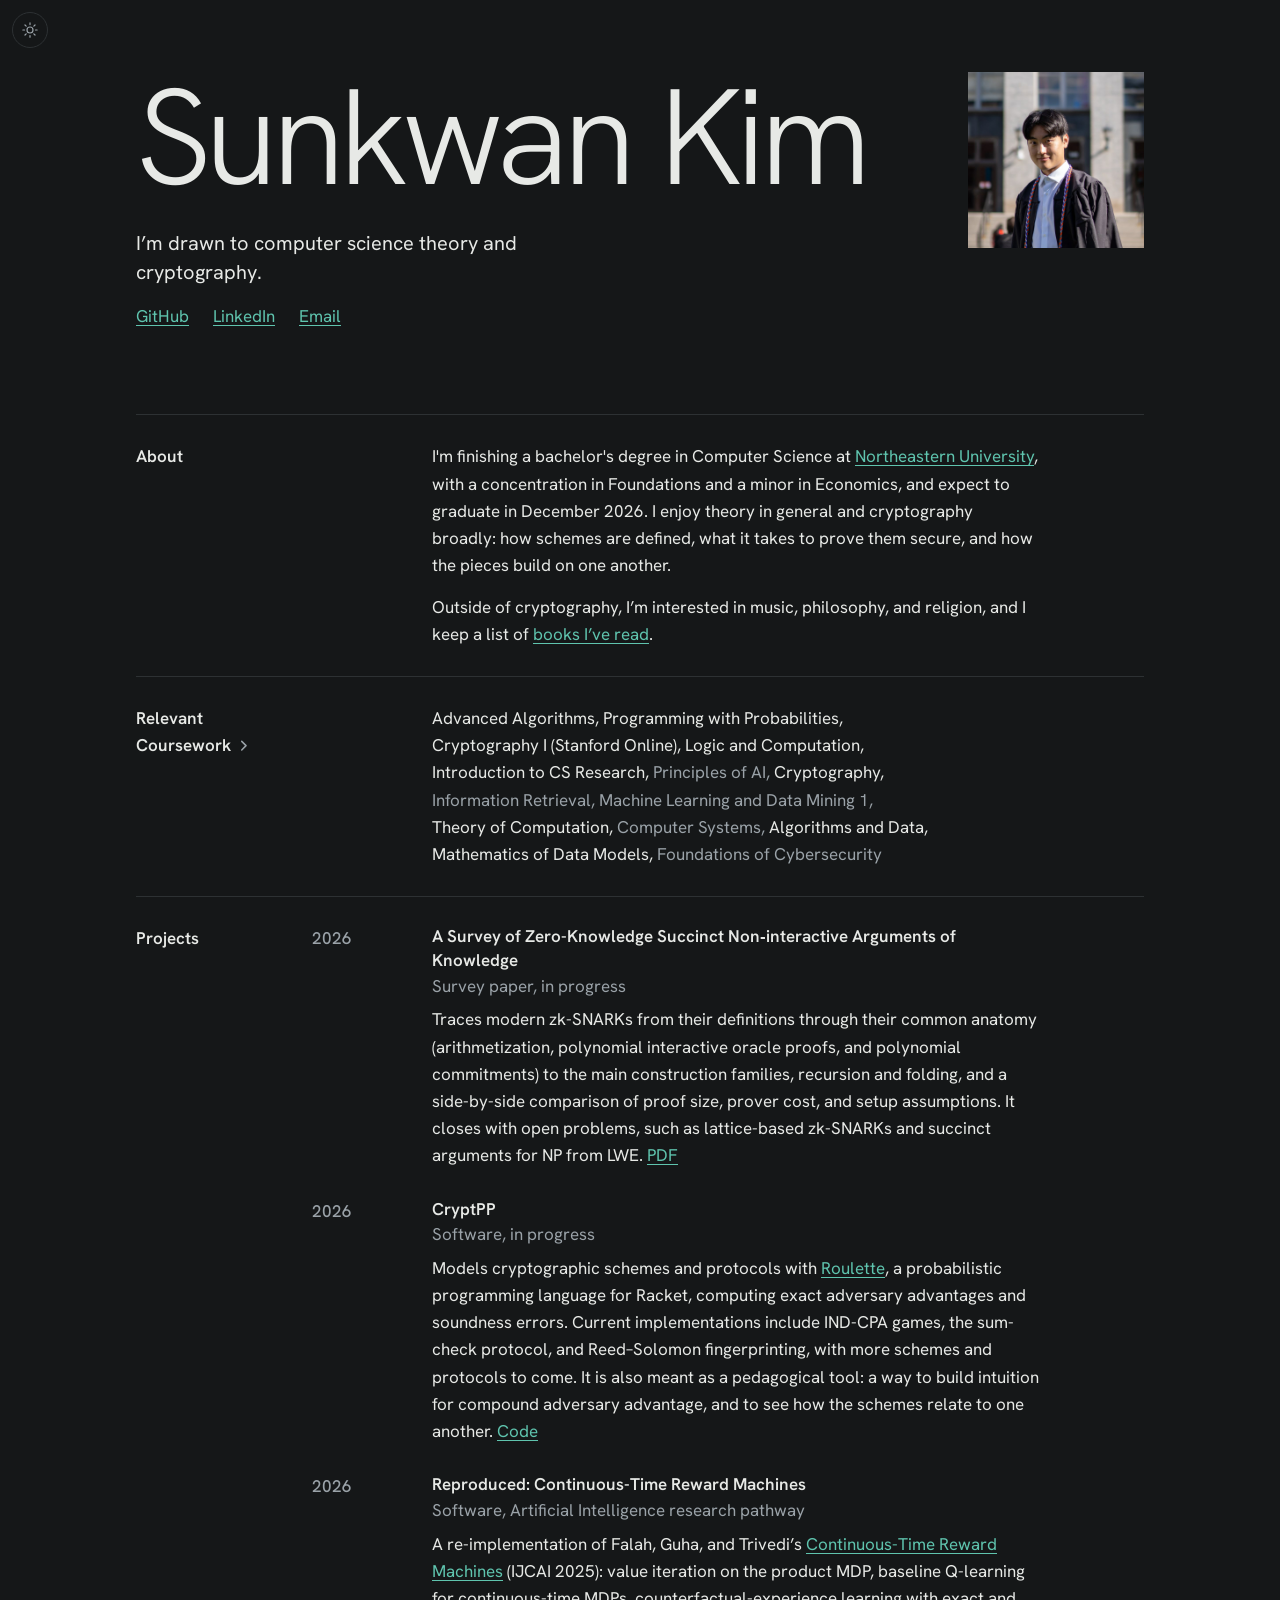
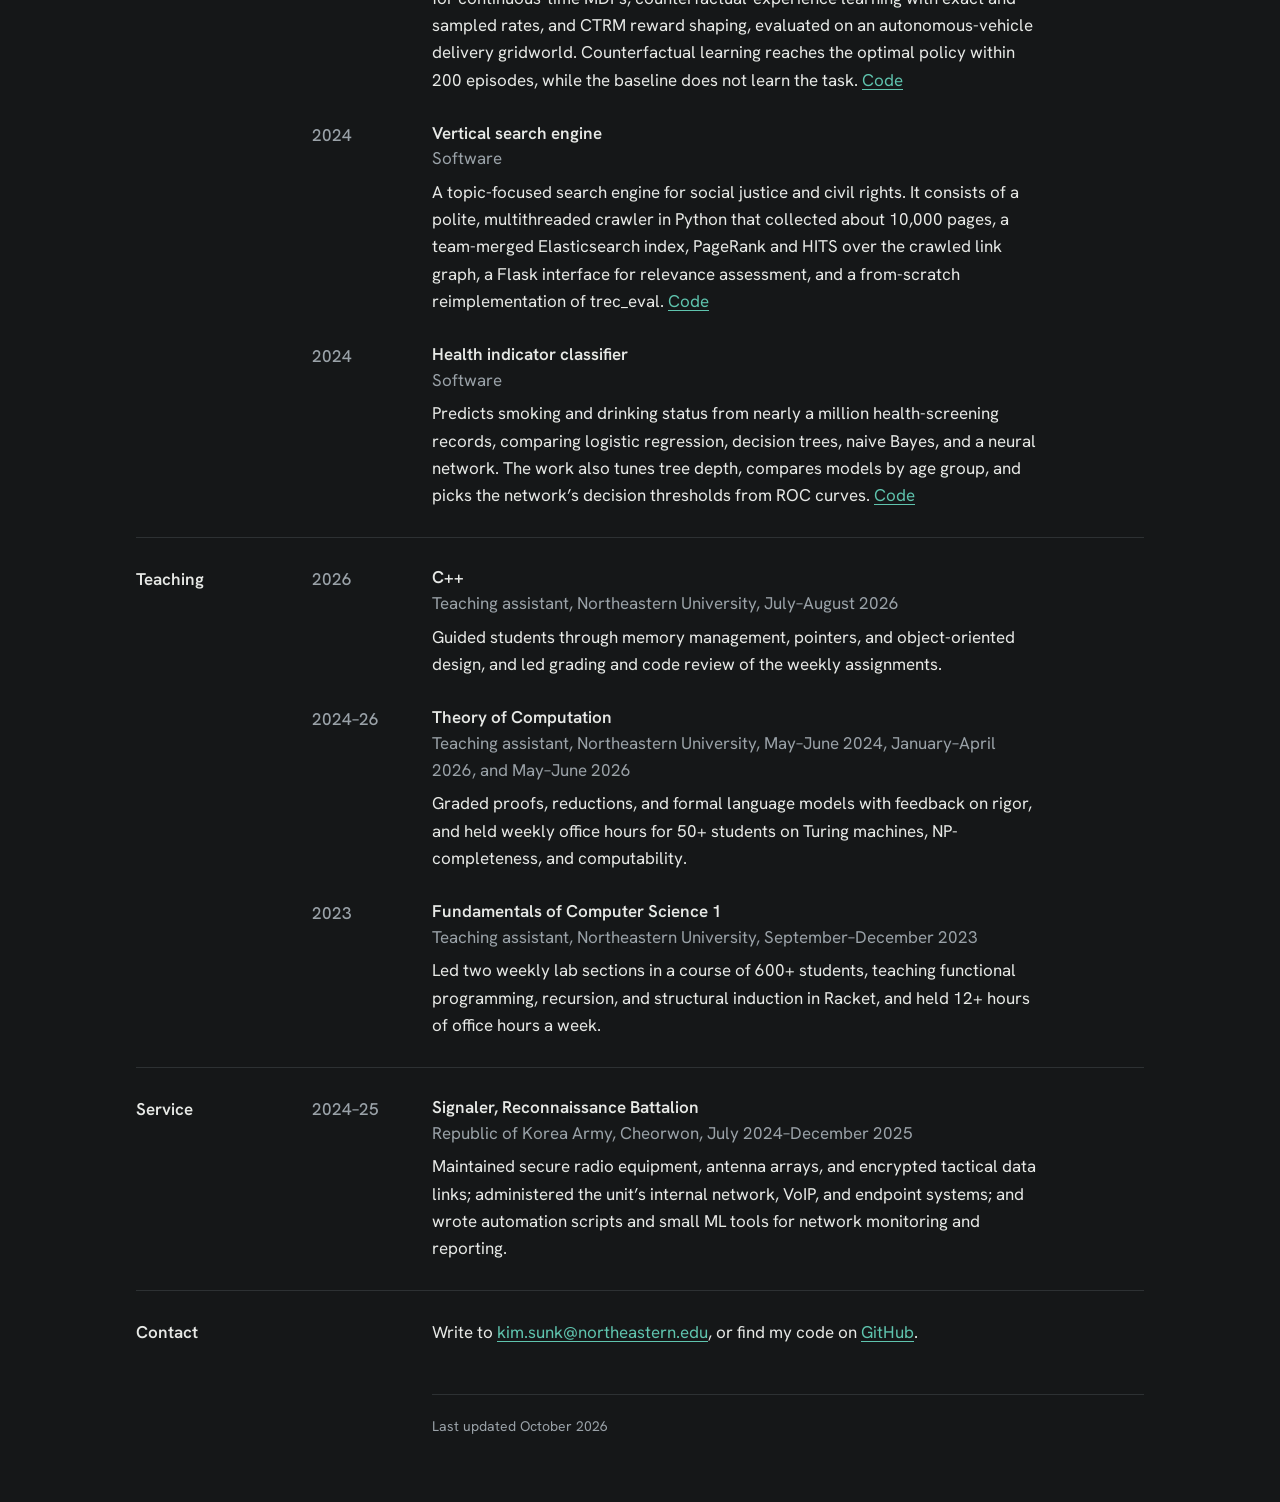
==== index.html @ b4a32312 "Add a Bookshelf page (academic and for-fun reading) New books.html in the ledger style with a back l" ====
<!doctype html>
<html lang="en">
<head>
  <meta charset="utf-8">
  <meta name="viewport" content="width=device-width, initial-scale=1">
  <title>Sunkwan Kim</title>
  <meta name="description" content="Sunkwan Kim: cryptography, zero-knowledge proofs, and research projects.">
  <link rel="icon" href="favicon.ico" sizes="16x16 32x32 48x48">
  <link rel="icon" href="favicon.png" type="image/png" sizes="192x192">
  <link rel="apple-touch-icon" href="apple-touch-icon.png">
  <script>
    // Dark is the default; apply a saved light choice before the page paints
    try {
      if (localStorage.getItem('theme') === 'light') {
        document.documentElement.setAttribute('data-theme', 'light');
      }
    } catch (e) {}
  </script>
  <link rel="preconnect" href="https://fonts.googleapis.com">
  <link rel="preconnect" href="https://fonts.gstatic.com" crossorigin>
  <link rel="stylesheet" href="https://fonts.googleapis.com/css2?family=Hanken+Grotesk:ital,wght@0,300..700;1,300..700&display=swap">
  <link rel="stylesheet" href="style.css">
</head>
<body>
  <button class="theme-toggle" type="button" aria-label="Switch to light theme" hidden>
    <svg class="icon-moon" viewBox="0 0 24 24" width="18" height="18" aria-hidden="true"><path d="M20 14.5A8 8 0 0 1 9.5 4a8 8 0 1 0 10.5 10.5Z" fill="none" stroke="currentColor" stroke-width="1.6" stroke-linejoin="round"/></svg>
    <svg class="icon-sun" viewBox="0 0 24 24" width="18" height="18" aria-hidden="true"><circle cx="12" cy="12" r="4" fill="none" stroke="currentColor" stroke-width="1.6"/><path d="M12 2.5v2.2M12 19.3v2.2M2.5 12h2.2M19.3 12h2.2M5.3 5.3l1.6 1.6M17.1 17.1l1.6 1.6M5.3 18.7l1.6-1.6M17.1 6.9l1.6-1.6" fill="none" stroke="currentColor" stroke-width="1.6" stroke-linecap="round"/></svg>
  </button>
  <main class="page">

    <header class="hero">
      <h1 class="name">Sunkwan Kim</h1>
      <img class="portrait" src="profile-square.jpg" width="800" height="800" alt="Sunkwan Kim in a graduation gown, outside a stone building">
      <div class="hero-text">
        <p class="statement">I’m drawn to computer science theory and cryptography.</p>
        <nav class="links" aria-label="Elsewhere">
          <a href="https://github.com/danylk">GitHub</a>
          <a href="https://www.linkedin.com/in/sunkwankim/">LinkedIn</a>
          <a href="mailto:kim.sunk@northeastern.edu">Email</a>
        </nav>
      </div>
    </header>

    <section class="block" aria-labelledby="about">
      <h2 id="about">About</h2>
      <div class="rows">
        <div class="prose">
          <p>I'm finishing a bachelor's degree in Computer Science at <a href="https://www.northeastern.edu/">Northeastern University</a>, with a concentration in Foundations and a minor in Economics, and expect to graduate in December 2026. I enjoy theory in general and cryptography broadly: how schemes are defined, what it takes to prove them secure, and how the pieces build on one another.</p>
          <p>Outside of cryptography, I’m interested in music, philosophy, and religion, and I keep a list of <a href="books.html">books I’ve read</a>.</p>
        </div>
      </div>
    </section>

    <section class="block" aria-labelledby="coursework">
      <h2 id="coursework">
        <button class="fold" type="button" aria-expanded="false" aria-controls="course-rows">Relevant Coursework<svg class="chevron" viewBox="0 0 16 16" width="16" height="16" aria-hidden="true"><path d="M6 3.5 10.5 8 6 12.5" fill="none" stroke="currentColor" stroke-width="1.6" stroke-linecap="round" stroke-linejoin="round"/></svg></button>
      </h2>
      <div class="rows courses" id="courses">
        <p class="course-names"><span class="cn">Advanced Algorithms<span class="sep">,</span></span> <span class="cn">Programming with Probabilities<span class="sep">,</span></span> <span class="cn">Cryptography I (Stanford Online)<span class="sep">,</span></span> <span class="cn">Logic and Computation<span class="sep">,</span></span> <span class="cn">Introduction to CS Research<span class="sep">,</span></span> <span class="cn dim">Principles of AI<span class="sep">,</span></span> <span class="cn">Cryptography<span class="sep">,</span></span> <span class="cn dim">Information Retrieval<span class="sep">,</span></span> <span class="cn dim">Machine Learning and Data Mining 1<span class="sep">,</span></span> <span class="cn">Theory of Computation<span class="sep">,</span></span> <span class="cn dim">Computer Systems<span class="sep">,</span></span> <span class="cn">Algorithms and Data<span class="sep">,</span></span> <span class="cn">Mathematics of Data Models<span class="sep">,</span></span> <span class="cn dim">Foundations of Cybersecurity</span></p>
        <div class="course-rows" id="course-rows" hidden>
          <div class="row course">
            <p class="year">2026</p>
            <div class="item">
              <h3>Advanced Algorithms</h3>
              <p class="meta">In progress</p>
            </div>
          </div>
          <div class="row course">
            <p class="year">2026</p>
            <div class="item">
              <h3>Programming with Probabilities</h3>
              <p class="meta">In progress</p>
            </div>
          </div>
          <div class="row course">
            <p class="year">2026</p>
            <div class="item">
              <h3>Cryptography I</h3>
              <p class="meta">Stanford Online, through Coursera</p>
            </div>
          </div>
          <div class="row course">
            <p class="year">2026</p>
            <div class="item">
              <h3>Logic and Computation</h3>
            </div>
          </div>
          <div class="row course">
            <p class="year">2026</p>
            <div class="item">
              <h3>Introduction to CS Research</h3>
            </div>
          </div>
          <div class="row course">
            <p class="year">2026</p>
            <div class="item">
              <h3>Principles of AI</h3>
            </div>
          </div>
          <div class="row course">
            <p class="year">2024</p>
            <div class="item">
              <h3>Cryptography</h3>
            </div>
          </div>
          <div class="row course">
            <p class="year">2024</p>
            <div class="item">
              <h3>Information Retrieval</h3>
            </div>
          </div>
          <div class="row course">
            <p class="year">2024</p>
            <div class="item">
              <h3>Machine Learning and Data Mining 1</h3>
            </div>
          </div>
          <div class="row course">
            <p class="year">2023</p>
            <div class="item">
              <h3>Theory of Computation</h3>
            </div>
          </div>
          <div class="row course">
            <p class="year">2023</p>
            <div class="item">
              <h3>Computer Systems</h3>
            </div>
          </div>
          <div class="row course">
            <p class="year">2023</p>
            <div class="item">
              <h3>Algorithms and Data</h3>
            </div>
          </div>
          <div class="row course">
            <p class="year">2023</p>
            <div class="item">
              <h3>Mathematics of Data Models</h3>
            </div>
          </div>
          <div class="row course">
            <p class="year">2023</p>
            <div class="item">
              <h3>Foundations of Cybersecurity</h3>
            </div>
          </div>
        </div>
      </div>
    </section>

    <section class="block" aria-labelledby="projects">
      <h2 id="projects">Projects</h2>
      <div class="rows">
        <article class="row">
          <p class="year">2026</p>
          <div class="item">
            <h3>A Survey of Zero-Knowledge Succinct Non‑interactive Arguments of Knowledge</h3>
            <p class="meta">Survey paper, in progress</p>
            <p>Traces modern zk-SNARKs from their definitions through their common anatomy (arithmetization, polynomial interactive oracle proofs, and polynomial commitments) to the main construction families, recursion and folding, and a side-by-side comparison of proof size, prover cost, and setup assumptions. It closes with open problems, such as lattice-based zk-SNARKs and succinct arguments for NP from LWE. <a href="https://github.com/danylk/zk-snark-survey/blob/main/zk-snark-survey.pdf">PDF</a></p>
          </div>
        </article>
        <article class="row">
          <p class="year">2026</p>
          <div class="item">
            <h3>CryptPP</h3>
            <p class="meta">Software, in progress</p>
            <p>Models cryptographic schemes and protocols with <a href="https://docs.racket-lang.org/roulette/index.html">Roulette</a>, a probabilistic programming language for Racket, computing exact adversary advantages and soundness errors. Current implementations include IND-CPA games, the sum-check protocol, and Reed–Solomon fingerprinting, with more schemes and protocols to come. It is also meant as a pedagogical tool: a way to build intuition for compound adversary advantage, and to see how the schemes relate to one another. <a href="https://github.com/danylk/CryptPP">Code</a></p>
          </div>
        </article>
        <article class="row">
          <p class="year">2026</p>
          <div class="item">
            <h3>Reproduced: Continuous-Time Reward Machines</h3>
            <p class="meta">Software, Artificial Intelligence research pathway</p>
            <p>A re-implementation of Falah, Guha, and Trivedi’s <a href="https://doi.org/10.24963/ijcai.2025/563">Continuous-Time Reward Machines</a> (IJCAI 2025): value iteration on the product MDP, baseline Q-learning for continuous-time MDPs, counterfactual-experience learning with exact and sampled rates, and CTRM reward shaping, evaluated on an autonomous-vehicle delivery gridworld. Counterfactual learning reaches the optimal policy within 200 episodes, while the baseline does not learn the task. <a href="https://github.com/danylk/Reproduced-Continuous-Time-Reward-Machines">Code</a></p>
          </div>
        </article>
        <article class="row">
          <p class="year">2024</p>
          <div class="item">
            <h3>Vertical search engine</h3>
            <p class="meta">Software</p>
            <p>A topic-focused search engine for social justice and civil rights. It consists of a polite, multithreaded crawler in Python that collected about 10,000 pages, a team-merged Elasticsearch index, PageRank and HITS over the crawled link graph, a Flask interface for relevance assessment, and a from-scratch reimplementation of trec_eval. <a href="https://github.com/danylk/Vertical-Search-Engine">Code</a></p>
          </div>
        </article>
        <article class="row">
          <p class="year">2024</p>
          <div class="item">
            <h3>Health indicator classifier</h3>
            <p class="meta">Software</p>
            <p>Predicts smoking and drinking status from nearly a million health-screening records, comparing logistic regression, decision trees, naive Bayes, and a neural network. The work also tunes tree depth, compares models by age group, and picks the network’s decision thresholds from ROC curves. <a href="https://github.com/danylk/Health-Indicator-Classifier">Code</a></p>
          </div>
        </article>
      </div>
    </section>

    <section class="block" aria-labelledby="teaching">
      <h2 id="teaching">Teaching</h2>
      <div class="rows">
        <article class="row">
          <p class="year">2026</p>
          <div class="item">
            <h3>C++</h3>
            <p class="meta">Teaching assistant, Northeastern University, July–August 2026</p>
            <p>Guided students through memory management, pointers, and object-oriented design, and led grading and code review of the weekly assignments.</p>
          </div>
        </article>
        <article class="row">
          <p class="year">2024–26</p>
          <div class="item">
            <h3>Theory of Computation</h3>
            <p class="meta">Teaching assistant, Northeastern University, May–June 2024, January–April 2026, and May–June 2026</p>
            <p>Graded proofs, reductions, and formal language models with feedback on rigor, and held weekly office hours for 50+ students on Turing machines, NP-completeness, and computability.</p>
          </div>
        </article>
        <article class="row">
          <p class="year">2023</p>
          <div class="item">
            <h3>Fundamentals of Computer Science 1</h3>
            <p class="meta">Teaching assistant, Northeastern University, September–December 2023</p>
            <p>Led two weekly lab sections in a course of 600+ students, teaching functional programming, recursion, and structural induction in Racket, and held 12+ hours of office hours a week.</p>
          </div>
        </article>
      </div>
    </section>

    <section class="block" aria-labelledby="service">
      <h2 id="service">Service</h2>
      <div class="rows">
        <article class="row">
          <p class="year">2024–25</p>
          <div class="item">
            <h3>Signaler, Reconnaissance Battalion</h3>
            <p class="meta">Republic of Korea Army, Cheorwon, July 2024–December 2025</p>
            <p>Maintained secure radio equipment, antenna arrays, and encrypted tactical data links; administered the unit’s internal network, VoIP, and endpoint systems; and wrote automation scripts and small ML tools for network monitoring and reporting.</p>
          </div>
        </article>
      </div>
    </section>

    <section class="block" aria-labelledby="contact">
      <h2 id="contact">Contact</h2>
      <div class="rows">
        <p class="prose">Write to <a href="mailto:kim.sunk@northeastern.edu">kim.sunk@northeastern.edu</a>, or find my code on <a href="https://github.com/danylk">GitHub</a>.</p>
      </div>
    </section>

    <footer class="foot">
      <p>Last updated October 2026</p>
    </footer>

  </main>
  <script>
    // Relevant Coursework: the heading button swaps the one-line list of
    // names for the full rows, and each name glides into its own row.
    (function () {
      var button = document.querySelector('.fold');
      var box = document.getElementById('courses');
      var list = box.querySelector('.course-names');
      var rows = document.getElementById('course-rows');
      var names = Array.prototype.slice.call(list.querySelectorAll('.cn'));
      var titles = Array.prototype.slice.call(rows.querySelectorAll('h3'));
      var extras = Array.prototype.slice.call(rows.querySelectorAll('.year, .meta'));
      var seps = Array.prototype.slice.call(list.querySelectorAll('.sep'));
      var ease = 'cubic-bezier(0.2, 0.7, 0.2, 1)';
      var duration = 480;

      function rects(nodes) {
        return nodes.map(function (n) { return n.getBoundingClientRect(); });
      }

      // Move each node from its old position (and colour) to its new one
      function glide(nodes, from, colours) {
        nodes.forEach(function (node, i) {
          var to = node.getBoundingClientRect();
          var dx = from[i].left - to.left;
          var dy = from[i].top - to.top;
          node.animate([
            { transform: 'translate(' + dx + 'px, ' + dy + 'px)', color: colours[i][0] },
            { transform: 'none', color: colours[i][1] }
          ], { duration: duration, easing: ease });
        });
      }

      function resize(before) {
        var after = box.offsetHeight;
        box.style.overflow = 'hidden';
        box.animate([{ height: before + 'px' }, { height: after + 'px' }],
                    { duration: duration, easing: ease })
           .onfinish = function () { box.style.overflow = ''; };
      }

      button.addEventListener('click', function () {
        var opening = button.getAttribute('aria-expanded') !== 'true';
        var still = window.matchMedia('(prefers-reduced-motion: reduce)').matches;
        var before = box.offsetHeight;
        var visible = opening ? names : titles;
        var from = rects(visible);
        var fromColours = visible.map(function (n) { return getComputedStyle(n).color; });

        button.setAttribute('aria-expanded', String(opening));
        list.hidden = opening;
        rows.hidden = !opening;
        if (still) return;

        var target = opening ? titles : names;
        var colours = target.map(function (n, i) {
          return [fromColours[i], getComputedStyle(n).color];
        });

        resize(before);
        glide(target, from, colours);
        var settle = opening ? extras : seps;
        settle.forEach(function (node) {
          node.animate([{ opacity: 0 }, { opacity: 1 }],
                       { duration: 300, delay: duration * 0.55, easing: 'ease-out', fill: 'backwards' });
        });
      });
    })();
  </script>
  <script src="theme.js"></script>
  <script data-goatcounter="https://danylk.goatcounter.com/count"
          async src="//gc.zgo.at/count.js"></script>
</body>
</html>
---- style.css ----
/* Ledger, photo variant: full square ---------------------------------
   The ledger layout with a large light grotesque name and a year
   column; only the photo's crop, size and placement differ. */

/* Dark is the default theme; the light theme applies only when the
   visitor picks it with the toggle (saved as data-theme="light"). */
:root {
  --paper:  #151718;
  --ink:    #E7E9E6;
  --muted:  #9AA2A8;
  --rule:   #2D3133;
  --accent: #5FC4AE;

  --sans: "Hanken Grotesk", "Helvetica Neue", Arial, sans-serif;
  --label-col: 9rem;
  --year-col: 5.5rem;
  --gap: 2rem;
  --gutter: 16px;
  color-scheme: dark;
}

:root[data-theme="light"] {
  --paper:  #F4F5F3;
  --ink:    #16181B;
  --muted:  #687079;
  --rule:   #D9DCD8;
  --accent: #0E6B5C;
  color-scheme: light;
}

*, *::before, *::after { box-sizing: border-box; }

html { -webkit-text-size-adjust: 100%; text-size-adjust: 100%; }

body {
  margin: 0;
  background: var(--paper);
  color: var(--ink);
  font-family: var(--sans);
  font-size: 1.0625rem;
  line-height: 1.6;
  font-variant-numeric: tabular-nums;
}

h1, h2, h3, p { margin: 0; }

img { display: block; max-width: 100%; height: auto; }

a {
  color: var(--accent);
  text-decoration-thickness: 1px;
  text-underline-offset: 0.2em;
}

a:hover { text-decoration-thickness: 2px; }

a:focus-visible {
  outline: 2px solid var(--accent);
  outline-offset: 3px;
}

.page {
  max-width: 68rem;
  margin: 0 auto;
  /* Top padding leaves room for the theme toggle above the name */
  padding: 3.75rem var(--gutter) 3rem;
}

/* Theme toggle: a small round button pinned to the top-left corner.
   It shows a sun in the dark theme (click for light) and a moon in the
   light theme (click for dark). */

.theme-toggle {
  position: absolute;
  top: 0.75rem;
  left: 0.75rem;
  display: grid;
  place-items: center;
  width: 2.25rem;
  height: 2.25rem;
  padding: 0;
  border: 1px solid var(--rule);
  border-radius: 50%;
  background: var(--paper);
  color: var(--muted);
  cursor: pointer;
}

.theme-toggle[hidden] { display: none; }

.theme-toggle:hover {
  color: var(--accent);
  border-color: var(--accent);
}

.theme-toggle:focus-visible {
  outline: 2px solid var(--accent);
  outline-offset: 3px;
}

.icon-moon { display: none; }

:root[data-theme="light"] .icon-moon { display: block; }
:root[data-theme="light"] .icon-sun { display: none; }

@media (prefers-reduced-motion: no-preference) {
  body { transition: background-color 0.2s ease, color 0.2s ease; }
  .theme-toggle { transition: color 0.15s ease, border-color 0.15s ease; }
}

/* Hero: the name is the one large element on the page */

.hero {
  display: grid;
  grid-template-columns: 1fr 5.5rem;
  grid-template-areas:
    "name name"
    "text portrait";
  gap: 1.5rem;
  align-items: start;
  padding-bottom: 2.5rem;
  margin-bottom: 1rem;
}

.name {
  grid-area: name;
  font-size: clamp(3rem, 12.5vw, 8.5rem);
  font-weight: 300;
  line-height: 0.95;
  letter-spacing: -0.045em;
}

.portrait {
  grid-area: portrait;
  width: 100%;
  aspect-ratio: 1 / 1;
  object-fit: cover;
  background: var(--rule);
}

.hero-text { grid-area: text; }

.statement {
  max-width: 26rem;
  font-size: 1.25rem;
  line-height: 1.45;
}

.links {
  display: flex;
  flex-wrap: wrap;
  gap: 0.25rem 1.5rem;
  margin-top: 1rem;
}

/* Subpage header (Bookshelf): a back link and a smaller title in the
   same light grotesque as the name on the home page */

.subhead {
  padding-bottom: 2rem;
  margin-bottom: 1rem;
}

.back {
  display: inline-block;
  margin-bottom: 1.25rem;
  color: var(--muted);
  text-decoration: none;
}

.back:hover { color: var(--accent); }

.page-title {
  margin-bottom: 1rem;
  font-size: clamp(2.5rem, 9vw, 5rem);
  font-weight: 300;
  line-height: 1;
  letter-spacing: -0.04em;
}

/* Sections ---------------------------------------------------------- */

.block {
  display: grid;
  gap: 0.5rem;
  padding-top: 1.25rem;
  margin-top: 1.25rem;
  border-top: 1px solid var(--rule);
}

.block h2 {
  font-size: 1.0625rem;
  font-weight: 600;
}

.prose { max-width: 38rem; }

.prose p + p { margin-top: 0.9rem; }

.row { display: grid; }

.row + .row { margin-top: 1.75rem; }

/* Courses are names only, so their rows sit close together */
.row.course + .row.course { margin-top: 0.6rem; }

.course .item h3 { font-weight: 500; }

.course .item .meta { margin-bottom: 0; }

/* Relevant Coursework folds: the heading button swaps the one-line
   list of names for the full rows. Each name glides into its row
   (script in index.html); the chevron turns to point down when open. */
/* Inline, so the chevron follows the last word when the label wraps */
.fold {
  display: inline;
  padding: 0;
  border: 0;
  background: none;
  color: inherit;
  font: inherit;
  text-align: left;
  cursor: pointer;
}

.fold:focus-visible {
  outline: 2px solid var(--accent);
  outline-offset: 3px;
}

.chevron {
  width: 0.9em;
  height: 0.9em;
  margin-left: 0.3em;
  vertical-align: -0.1em;
  color: var(--muted);
}

.fold:hover .chevron { color: var(--accent); }

.fold[aria-expanded="true"] .chevron { transform: rotate(90deg); }

.course-names { max-width: 38rem; }

/* Inline-block so each name can be moved with a transform */
.cn { display: inline-block; }

/* Courses outside the theory and cryptography core are set quieter */
.cn.dim { color: var(--muted); }

@media (prefers-reduced-motion: no-preference) {
  .chevron { transition: transform 0.3s ease, color 0.15s ease; }
}


.year {
  color: var(--muted);
  font-weight: 500;
}

.item { max-width: 38rem; }

.item h3 {
  font-size: 1.0625rem;
  font-weight: 600;
  line-height: 1.4;
}

.item .meta {
  margin-bottom: 0.4rem;
  color: var(--muted);
}

/* Footer ------------------------------------------------------------ */

.foot {
  margin-top: 3rem;
  padding-top: 1.25rem;
  border-top: 1px solid var(--rule);
  font-size: 0.875rem;
  color: var(--muted);
}

@media (min-width: 56rem) {
  .page { padding: 4.5rem 2.5rem 4rem; }

  .hero {
    grid-template-columns: 1fr 11rem;
    grid-template-areas:
      "name portrait"
      "text portrait";
    column-gap: 2rem;
    row-gap: 1.75rem;
    padding-bottom: 3.5rem;
  }

  .block {
    grid-template-columns: var(--label-col) 1fr;
    column-gap: var(--gap);
    padding-top: 1.75rem;
    margin-top: 1.75rem;
  }

  .rows { min-width: 0; }

  .row {
    grid-template-columns: var(--year-col) 1fr;
    column-gap: var(--gap);
  }

  /* Books have no year; keep their text in the entry column */
  .row.book .item { grid-column: 2; }

  /* About and Contact have no year; align them with the entry text */
  .rows > .prose,
  .course-names { margin-left: calc(var(--year-col) + var(--gap)); }

  .foot { margin-left: calc(var(--label-col) + var(--gap) + var(--year-col) + var(--gap)); }
}
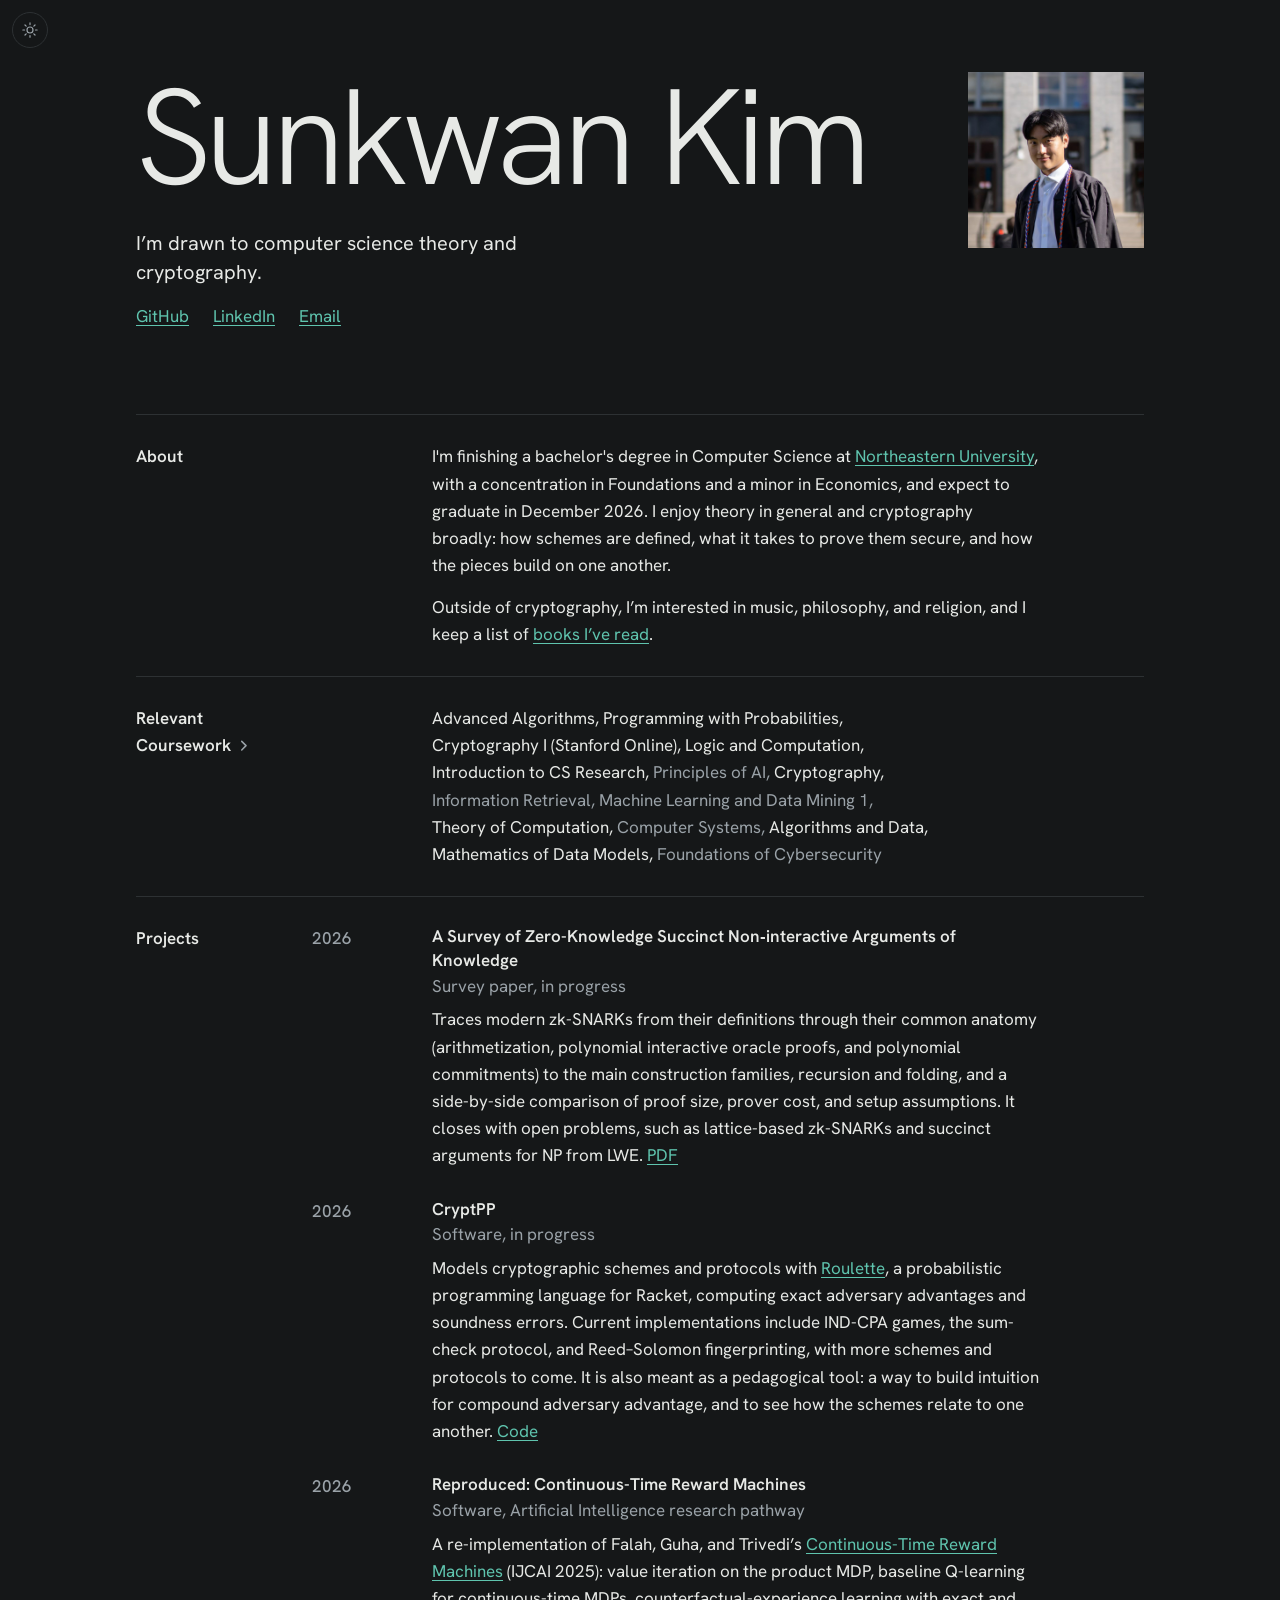
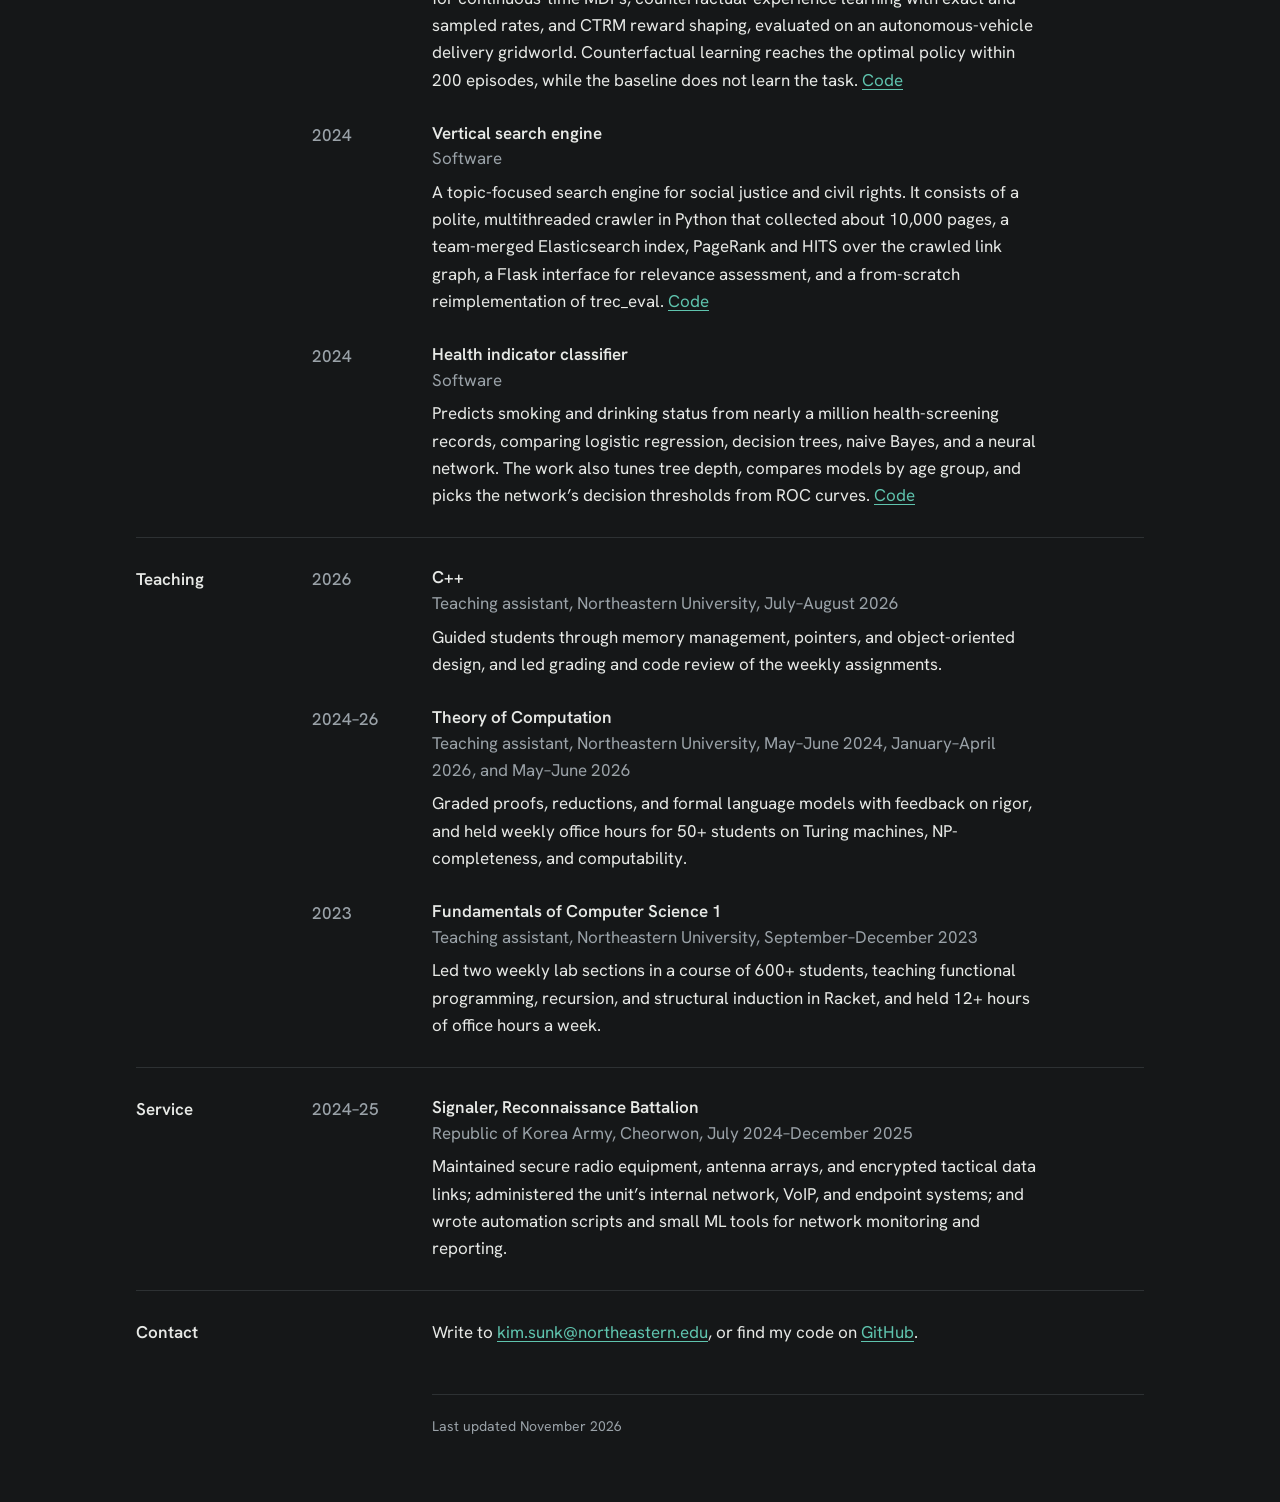
==== commit 1e817716: "Link previews for both pages; home date; "click or tap" on the shelf - Open Graph and Twitter card t" ====
--- a/index.html
+++ b/index.html
@@ -5,6 +5,18 @@
   <meta name="viewport" content="width=device-width, initial-scale=1">
   <title>Sunkwan Kim</title>
   <meta name="description" content="Sunkwan Kim: cryptography, zero-knowledge proofs, and research projects.">
+  <link rel="canonical" href="https://danylk.github.io/">
+  <!-- Link previews (LinkedIn, iMessage, Slack, email, X) -->
+  <meta property="og:type" content="website">
+  <meta property="og:site_name" content="Sunkwan Kim">
+  <meta property="og:title" content="Sunkwan Kim">
+  <meta property="og:description" content="Sunkwan Kim: cryptography, zero-knowledge proofs, and research projects.">
+  <meta property="og:url" content="https://danylk.github.io/">
+  <meta property="og:image" content="https://danylk.github.io/profile-square.jpg">
+  <meta property="og:image:width" content="800">
+  <meta property="og:image:height" content="800">
+  <meta property="og:image:alt" content="Portrait of Sunkwan Kim">
+  <meta name="twitter:card" content="summary">
   <link rel="icon" href="favicon.ico" sizes="16x16 32x32 48x48">
   <link rel="icon" href="favicon.png" type="image/png" sizes="192x192">
   <link rel="apple-touch-icon" href="apple-touch-icon.png">
@@ -247,7 +259,7 @@
     </section>
 
     <footer class="foot">
-      <p>Last updated October 2026</p>
+      <p>Last updated November 2026</p>
     </footer>
 
   </main>
--- a/style.css
+++ b/style.css
@@ -20,10 +20,10 @@
 }
 
 :root[data-theme="light"] {
-  --paper:  #F4F5F3;
-  --ink:    #16181B;
-  --muted:  #687079;
-  --rule:   #D9DCD8;
+  --paper:  #F3EEE4;
+  --ink:    #1E1A15;
+  --muted:  #6E655A;
+  --rule:   #DCD2C2;
   --accent: #0E6B5C;
   color-scheme: light;
 }
@@ -52,7 +52,11 @@
   text-underline-offset: 0.2em;
 }
 
-a:hover { text-decoration-thickness: 2px; }
+/* Hover styles only where a pointer really hovers: iPhone Safari keeps
+   :hover on the last tapped element until something else is tapped. */
+@media (hover: hover) {
+  a:hover { text-decoration-thickness: 2px; }
+}
 
 a:focus-visible {
   outline: 2px solid var(--accent);
@@ -88,9 +92,15 @@
 
 .theme-toggle[hidden] { display: none; }
 
-.theme-toggle:hover {
-  color: var(--accent);
-  border-color: var(--accent);
+/* No grey/blue tap flash on phones */
+.theme-toggle,
+.fold { -webkit-tap-highlight-color: transparent; }
+
+@media (hover: hover) {
+  .theme-toggle:hover {
+    color: var(--accent);
+    border-color: var(--accent);
+  }
 }
 
 .theme-toggle:focus-visible {
@@ -168,7 +178,17 @@
   text-decoration: none;
 }
 
-.back:hover { color: var(--accent); }
+@media (hover: hover) {
+  .back:hover { color: var(--accent); }
+}
+
+.subhead .statement { max-width: 38rem; }
+
+.subhead .note {
+  max-width: 38rem;
+  margin-top: 0.6rem;
+  color: var(--muted);
+}
 
 .page-title {
   margin-bottom: 1rem;
@@ -203,7 +223,6 @@
 
 /* Courses are names only, so their rows sit close together */
 .row.course + .row.course { margin-top: 0.6rem; }
-
 .course .item h3 { font-weight: 500; }
 
 .course .item .meta { margin-bottom: 0; }
@@ -236,7 +255,9 @@
   color: var(--muted);
 }
 
-.fold:hover .chevron { color: var(--accent); }
+@media (hover: hover) {
+  .fold:hover .chevron { color: var(--accent); }
+}
 
 .fold[aria-expanded="true"] .chevron { transform: rotate(90deg); }
 
@@ -307,10 +328,6 @@
     grid-template-columns: var(--year-col) 1fr;
     column-gap: var(--gap);
   }
-
-  /* Books have no year; keep their text in the entry column */
-  .row.book .item { grid-column: 2; }
-
   /* About and Contact have no year; align them with the entry text */
   .rows > .prose,
   .course-names { margin-left: calc(var(--year-col) + var(--gap)); }
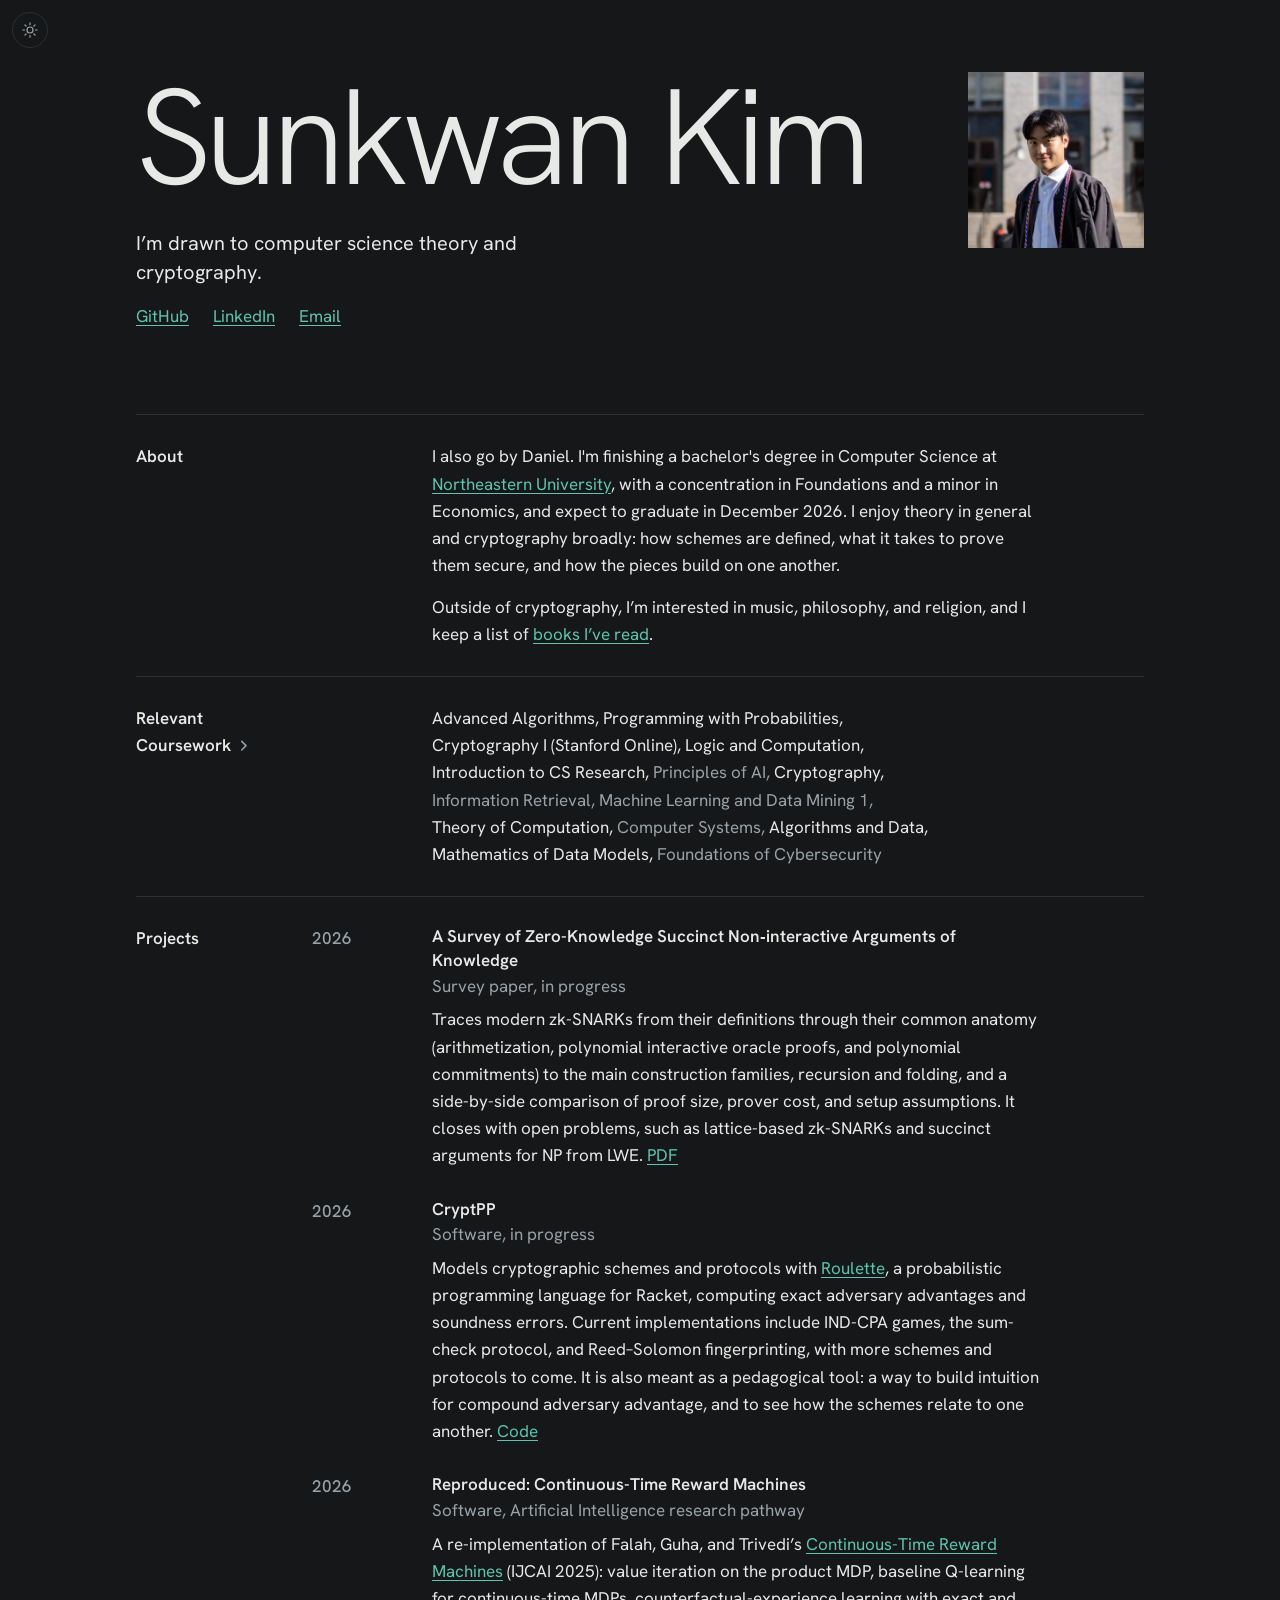
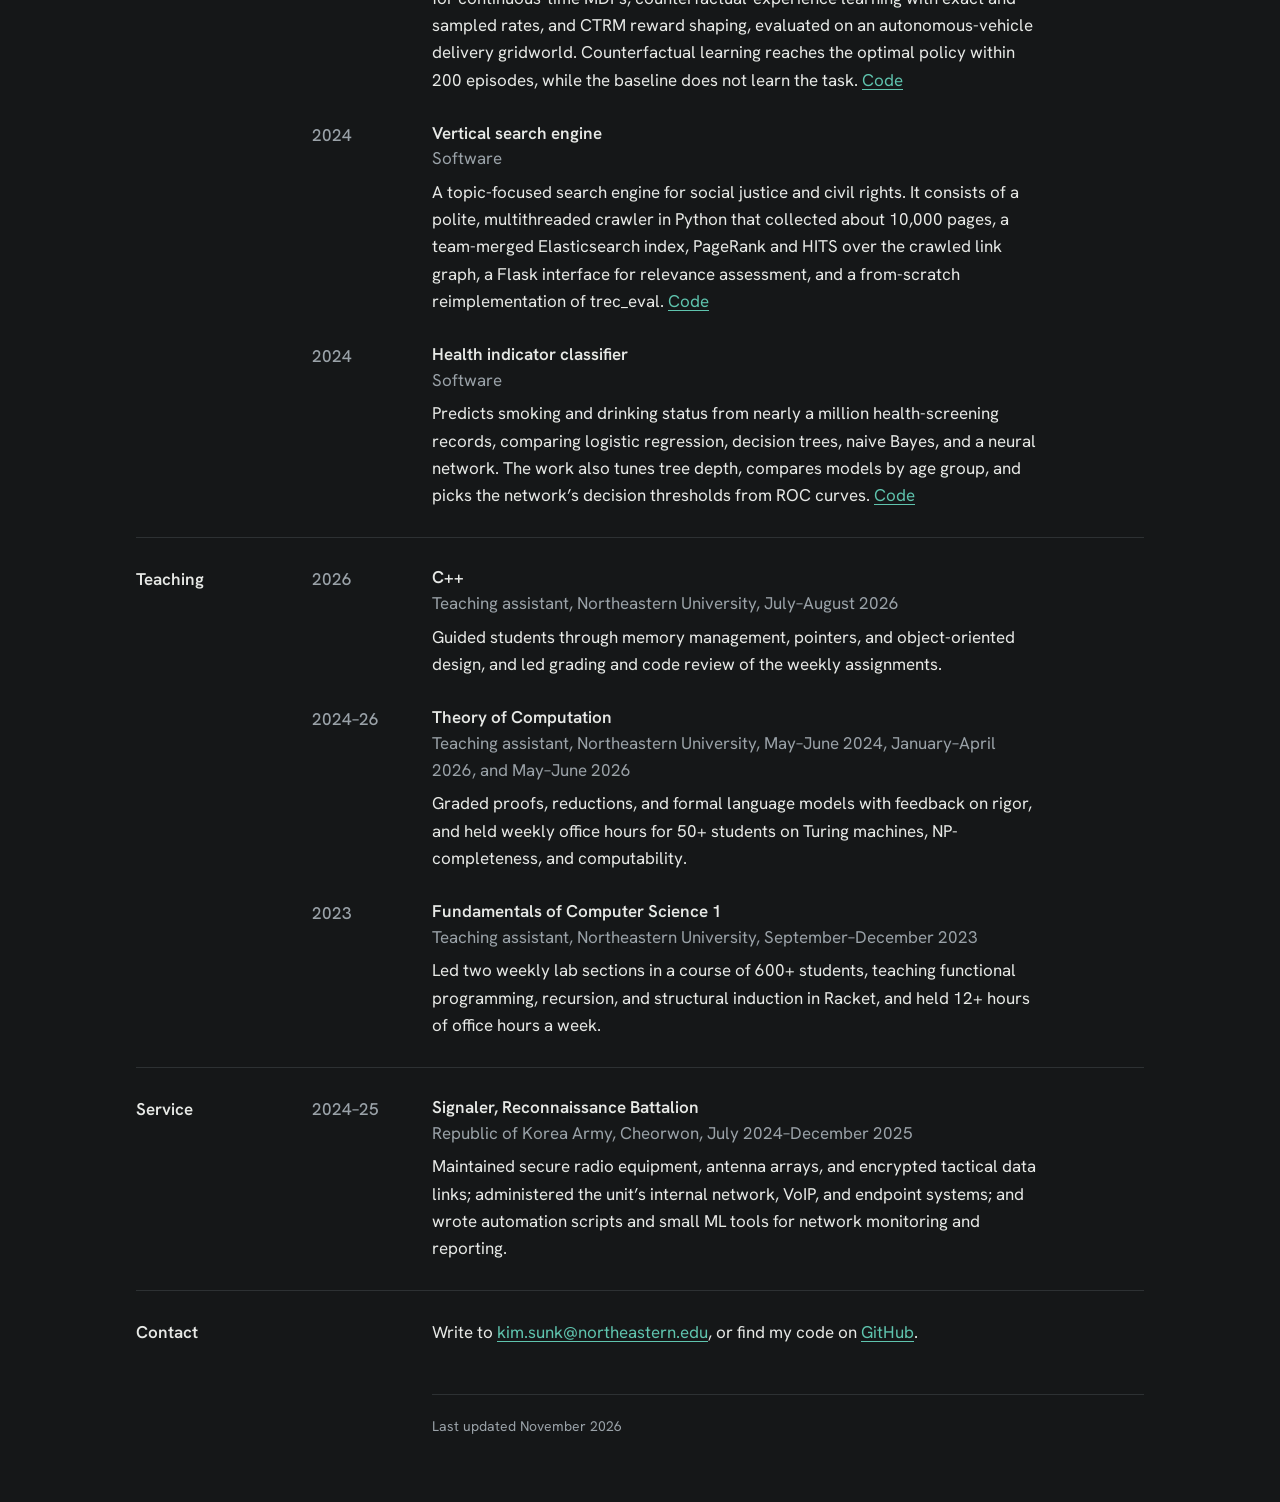
==== commit 13633479: "Home: mention that I also go by Daniel Co-Authored-By: Claude Opus 5.5 <noreply@anthropic.com>" ====
--- a/index.html
+++ b/index.html
@@ -12,11 +12,11 @@
   <meta property="og:title" content="Sunkwan Kim">
   <meta property="og:description" content="Sunkwan Kim: cryptography, zero-knowledge proofs, and research projects.">
   <meta property="og:url" content="https://danylk.github.io/">
-  <meta property="og:image" content="https://danylk.github.io/profile-square.jpg">
-  <meta property="og:image:width" content="800">
-  <meta property="og:image:height" content="800">
-  <meta property="og:image:alt" content="Portrait of Sunkwan Kim">
-  <meta name="twitter:card" content="summary">
+  <meta property="og:image" content="https://danylk.github.io/og-home-2.jpg">
+  <meta property="og:image:width" content="2400">
+  <meta property="og:image:height" content="1260">
+  <meta property="og:image:alt" content="Sunkwan Kim, computer science theory and cryptography, with a portrait">
+  <meta name="twitter:card" content="summary_large_image">
   <link rel="icon" href="favicon.ico" sizes="16x16 32x32 48x48">
   <link rel="icon" href="favicon.png" type="image/png" sizes="192x192">
   <link rel="apple-touch-icon" href="apple-touch-icon.png">
@@ -57,7 +57,7 @@
       <h2 id="about">About</h2>
       <div class="rows">
         <div class="prose">
-          <p>I'm finishing a bachelor's degree in Computer Science at <a href="https://www.northeastern.edu/">Northeastern University</a>, with a concentration in Foundations and a minor in Economics, and expect to graduate in December 2026. I enjoy theory in general and cryptography broadly: how schemes are defined, what it takes to prove them secure, and how the pieces build on one another.</p>
+          <p>I also go by Daniel. I'm finishing a bachelor's degree in Computer Science at <a href="https://www.northeastern.edu/">Northeastern University</a>, with a concentration in Foundations and a minor in Economics, and expect to graduate in December 2026. I enjoy theory in general and cryptography broadly: how schemes are defined, what it takes to prove them secure, and how the pieces build on one another.</p>
           <p>Outside of cryptography, I’m interested in music, philosophy, and religion, and I keep a list of <a href="books.html">books I’ve read</a>.</p>
         </div>
       </div>
@@ -169,7 +169,7 @@
           <div class="item">
             <h3>A Survey of Zero-Knowledge Succinct Non‑interactive Arguments of Knowledge</h3>
             <p class="meta">Survey paper, in progress</p>
-            <p>Traces modern zk-SNARKs from their definitions through their common anatomy (arithmetization, polynomial interactive oracle proofs, and polynomial commitments) to the main construction families, recursion and folding, and a side-by-side comparison of proof size, prover cost, and setup assumptions. It closes with open problems, such as lattice-based zk-SNARKs and succinct arguments for NP from LWE. <a href="https://github.com/danylk/zk-snark-survey/blob/main/zk-snark-survey.pdf">PDF</a></p>
+            <p>Traces modern zk-SNARKs from their definitions through their common anatomy (arithmetization, polynomial interactive oracle proofs, and polynomial commitments) to the main construction families, recursion and folding, and a side-by-side comparison of proof size, prover cost, and setup assumptions. It closes with open problems, such as lattice-based zk-SNARKs and succinct arguments for NP from LWE. <a href="https://danylk.github.io/zk-snark-survey/zk-snark-survey.pdf">PDF</a></p>
           </div>
         </article>
         <article class="row">
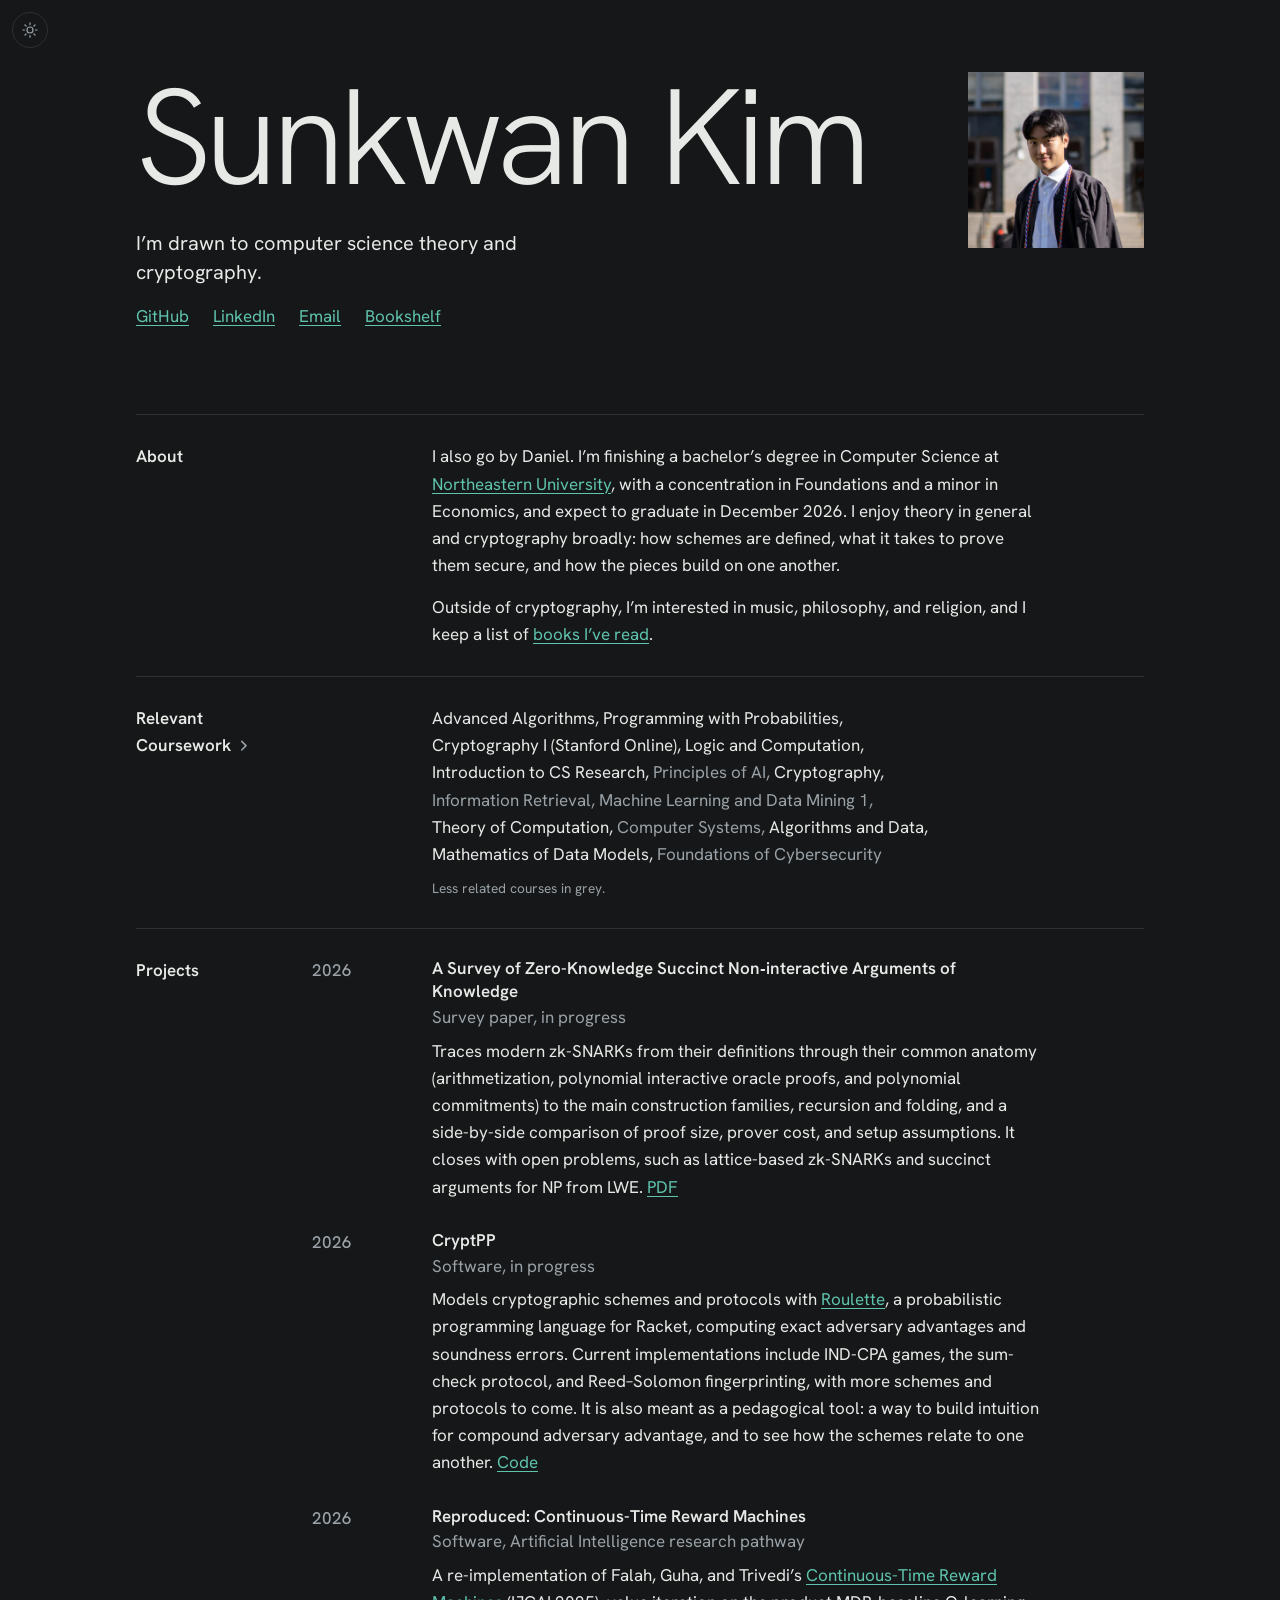
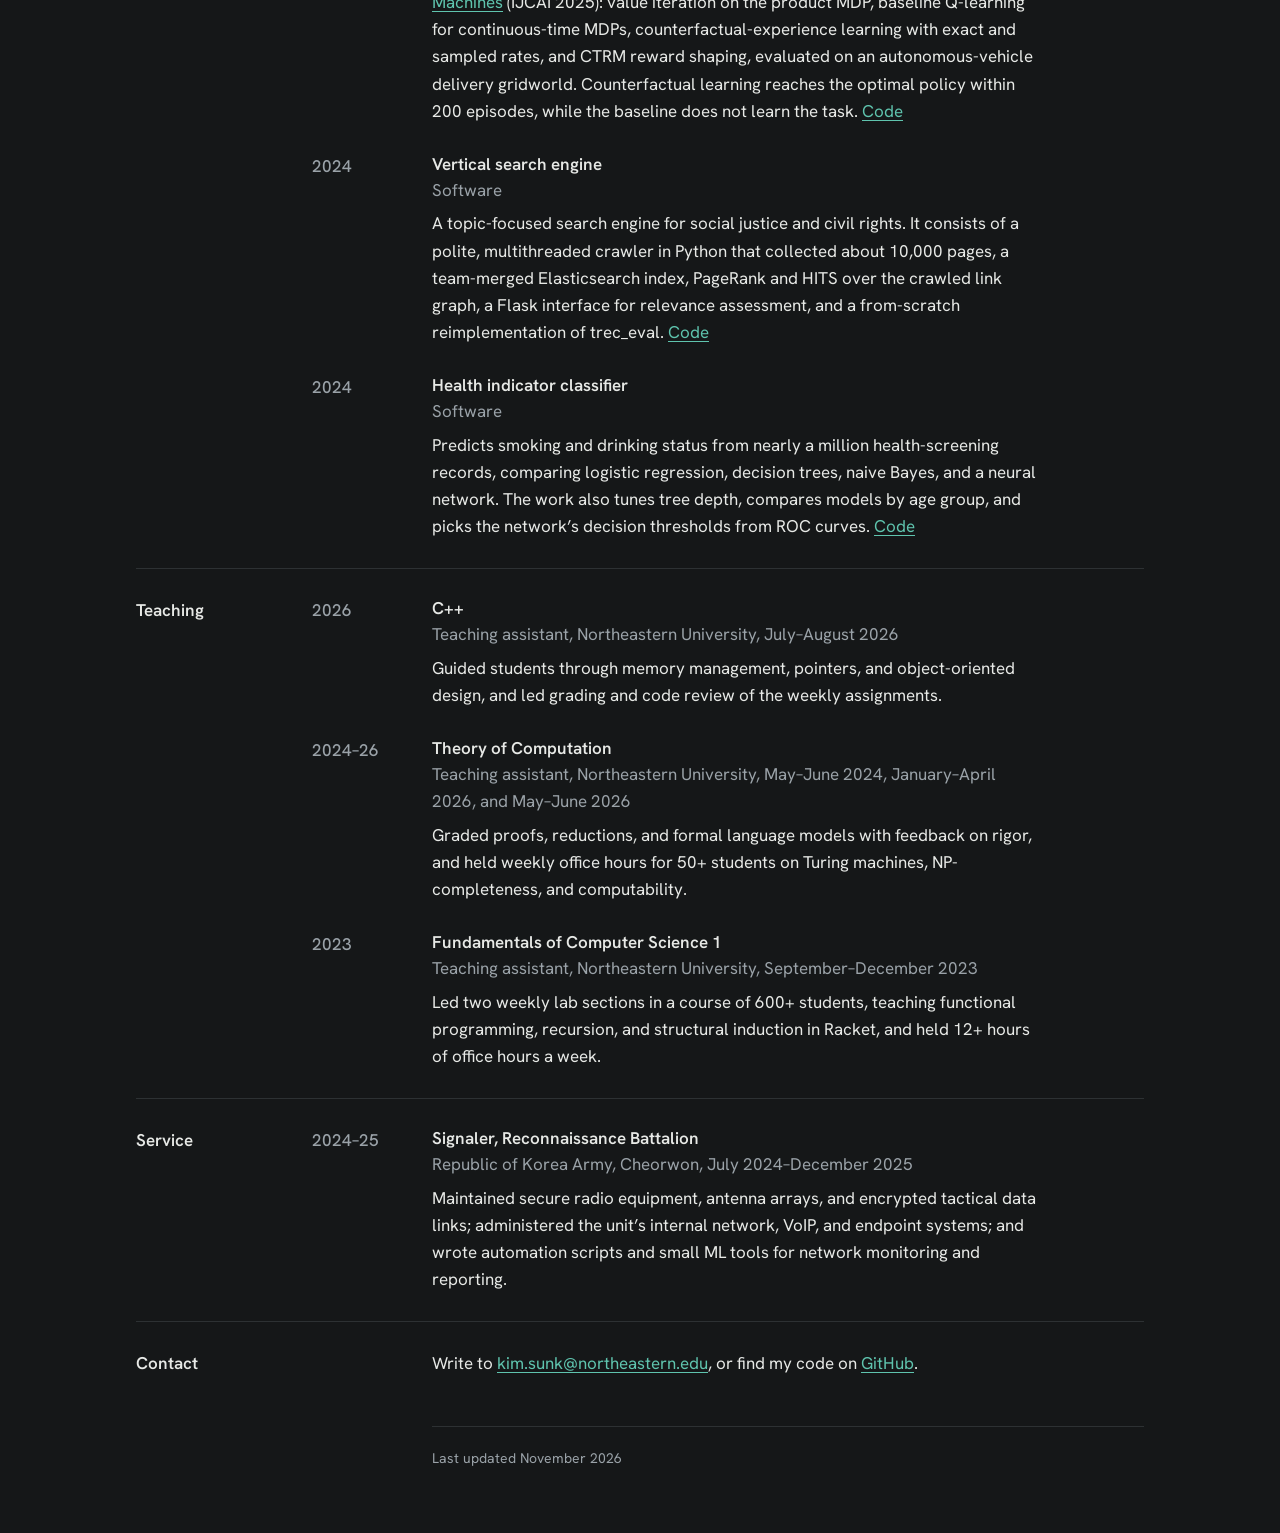
==== commit d1ba01d8: "QA fixes: grey-course key, Bookshelf link, intro wording, List-view gap - Home: note under the folde" ====
--- a/index.html
+++ b/index.html
@@ -49,6 +49,7 @@
           <a href="https://github.com/danylk">GitHub</a>
           <a href="https://www.linkedin.com/in/sunkwankim/">LinkedIn</a>
           <a href="mailto:kim.sunk@northeastern.edu">Email</a>
+          <a href="books.html">Bookshelf</a>
         </nav>
       </div>
     </header>
@@ -57,7 +58,7 @@
       <h2 id="about">About</h2>
       <div class="rows">
         <div class="prose">
-          <p>I also go by Daniel. I'm finishing a bachelor's degree in Computer Science at <a href="https://www.northeastern.edu/">Northeastern University</a>, with a concentration in Foundations and a minor in Economics, and expect to graduate in December 2026. I enjoy theory in general and cryptography broadly: how schemes are defined, what it takes to prove them secure, and how the pieces build on one another.</p>
+          <p>I also go by Daniel. I’m finishing a bachelor’s degree in Computer Science at <a href="https://www.northeastern.edu/">Northeastern University</a>, with a concentration in Foundations and a minor in Economics, and expect to graduate in December 2026. I enjoy theory in general and cryptography broadly: how schemes are defined, what it takes to prove them secure, and how the pieces build on one another.</p>
           <p>Outside of cryptography, I’m interested in music, philosophy, and religion, and I keep a list of <a href="books.html">books I’ve read</a>.</p>
         </div>
       </div>
@@ -68,7 +69,7 @@
         <button class="fold" type="button" aria-expanded="false" aria-controls="course-rows">Relevant Coursework<svg class="chevron" viewBox="0 0 16 16" width="16" height="16" aria-hidden="true"><path d="M6 3.5 10.5 8 6 12.5" fill="none" stroke="currentColor" stroke-width="1.6" stroke-linecap="round" stroke-linejoin="round"/></svg></button>
       </h2>
       <div class="rows courses" id="courses">
-        <p class="course-names"><span class="cn">Advanced Algorithms<span class="sep">,</span></span> <span class="cn">Programming with Probabilities<span class="sep">,</span></span> <span class="cn">Cryptography I (Stanford Online)<span class="sep">,</span></span> <span class="cn">Logic and Computation<span class="sep">,</span></span> <span class="cn">Introduction to CS Research<span class="sep">,</span></span> <span class="cn dim">Principles of AI<span class="sep">,</span></span> <span class="cn">Cryptography<span class="sep">,</span></span> <span class="cn dim">Information Retrieval<span class="sep">,</span></span> <span class="cn dim">Machine Learning and Data Mining 1<span class="sep">,</span></span> <span class="cn">Theory of Computation<span class="sep">,</span></span> <span class="cn dim">Computer Systems<span class="sep">,</span></span> <span class="cn">Algorithms and Data<span class="sep">,</span></span> <span class="cn">Mathematics of Data Models<span class="sep">,</span></span> <span class="cn dim">Foundations of Cybersecurity</span></p>
+        <p class="course-names"><span class="cn">Advanced Algorithms<span class="sep">,</span></span> <span class="cn">Programming with Probabilities<span class="sep">,</span></span> <span class="cn">Cryptography I (Stanford Online)<span class="sep">,</span></span> <span class="cn">Logic and Computation<span class="sep">,</span></span> <span class="cn">Introduction to CS Research<span class="sep">,</span></span> <span class="cn dim">Principles of AI<span class="sep">,</span></span> <span class="cn">Cryptography<span class="sep">,</span></span> <span class="cn dim">Information Retrieval<span class="sep">,</span></span> <span class="cn dim">Machine Learning and Data Mining 1<span class="sep">,</span></span> <span class="cn">Theory of Computation<span class="sep">,</span></span> <span class="cn dim">Computer Systems<span class="sep">,</span></span> <span class="cn">Algorithms and Data<span class="sep">,</span></span> <span class="cn">Mathematics of Data Models<span class="sep">,</span></span> <span class="cn dim">Foundations of Cybersecurity</span><span class="course-key">Less related courses in grey.</span></p>
         <div class="course-rows" id="course-rows" hidden>
           <div class="row course">
             <p class="year">2026</p>
@@ -274,7 +275,7 @@
       var names = Array.prototype.slice.call(list.querySelectorAll('.cn'));
       var titles = Array.prototype.slice.call(rows.querySelectorAll('h3'));
       var extras = Array.prototype.slice.call(rows.querySelectorAll('.year, .meta'));
-      var seps = Array.prototype.slice.call(list.querySelectorAll('.sep'));
+      var seps = Array.prototype.slice.call(list.querySelectorAll('.sep, .course-key'));
       var ease = 'cubic-bezier(0.2, 0.7, 0.2, 1)';
       var duration = 480;
 
--- a/style.css
+++ b/style.css
@@ -161,6 +161,20 @@
   flex-wrap: wrap;
   gap: 0.25rem 1.5rem;
   margin-top: 1rem;
+}
+
+/* Narrow screens: the column beside the portrait is too narrow for the
+   four links, so they get their own full-width row below it */
+@media (max-width: 29.99rem) {
+  .hero {
+    grid-template-areas:
+      "name name"
+      "text portrait"
+      "links links";
+  }
+  .hero-text { display: contents; }
+  .statement { grid-area: text; }
+  .links { grid-area: links; margin-top: -0.5rem; }
 }
 
 /* Subpage header (Bookshelf): a back link and a smaller title in the
@@ -269,6 +283,15 @@
 /* Courses outside the theory and cryptography core are set quieter */
 .cn.dim { color: var(--muted); }
 
+/* Says what the grey means; shown with the folded list only (the
+   unfolded rows aren't dimmed) */
+.course-key {
+  display: block;
+  margin-top: 0.6rem;
+  font-size: 0.85rem;
+  color: var(--muted);
+}
+
 @media (prefers-reduced-motion: no-preference) {
   .chevron { transition: transform 0.3s ease, color 0.15s ease; }
 }
